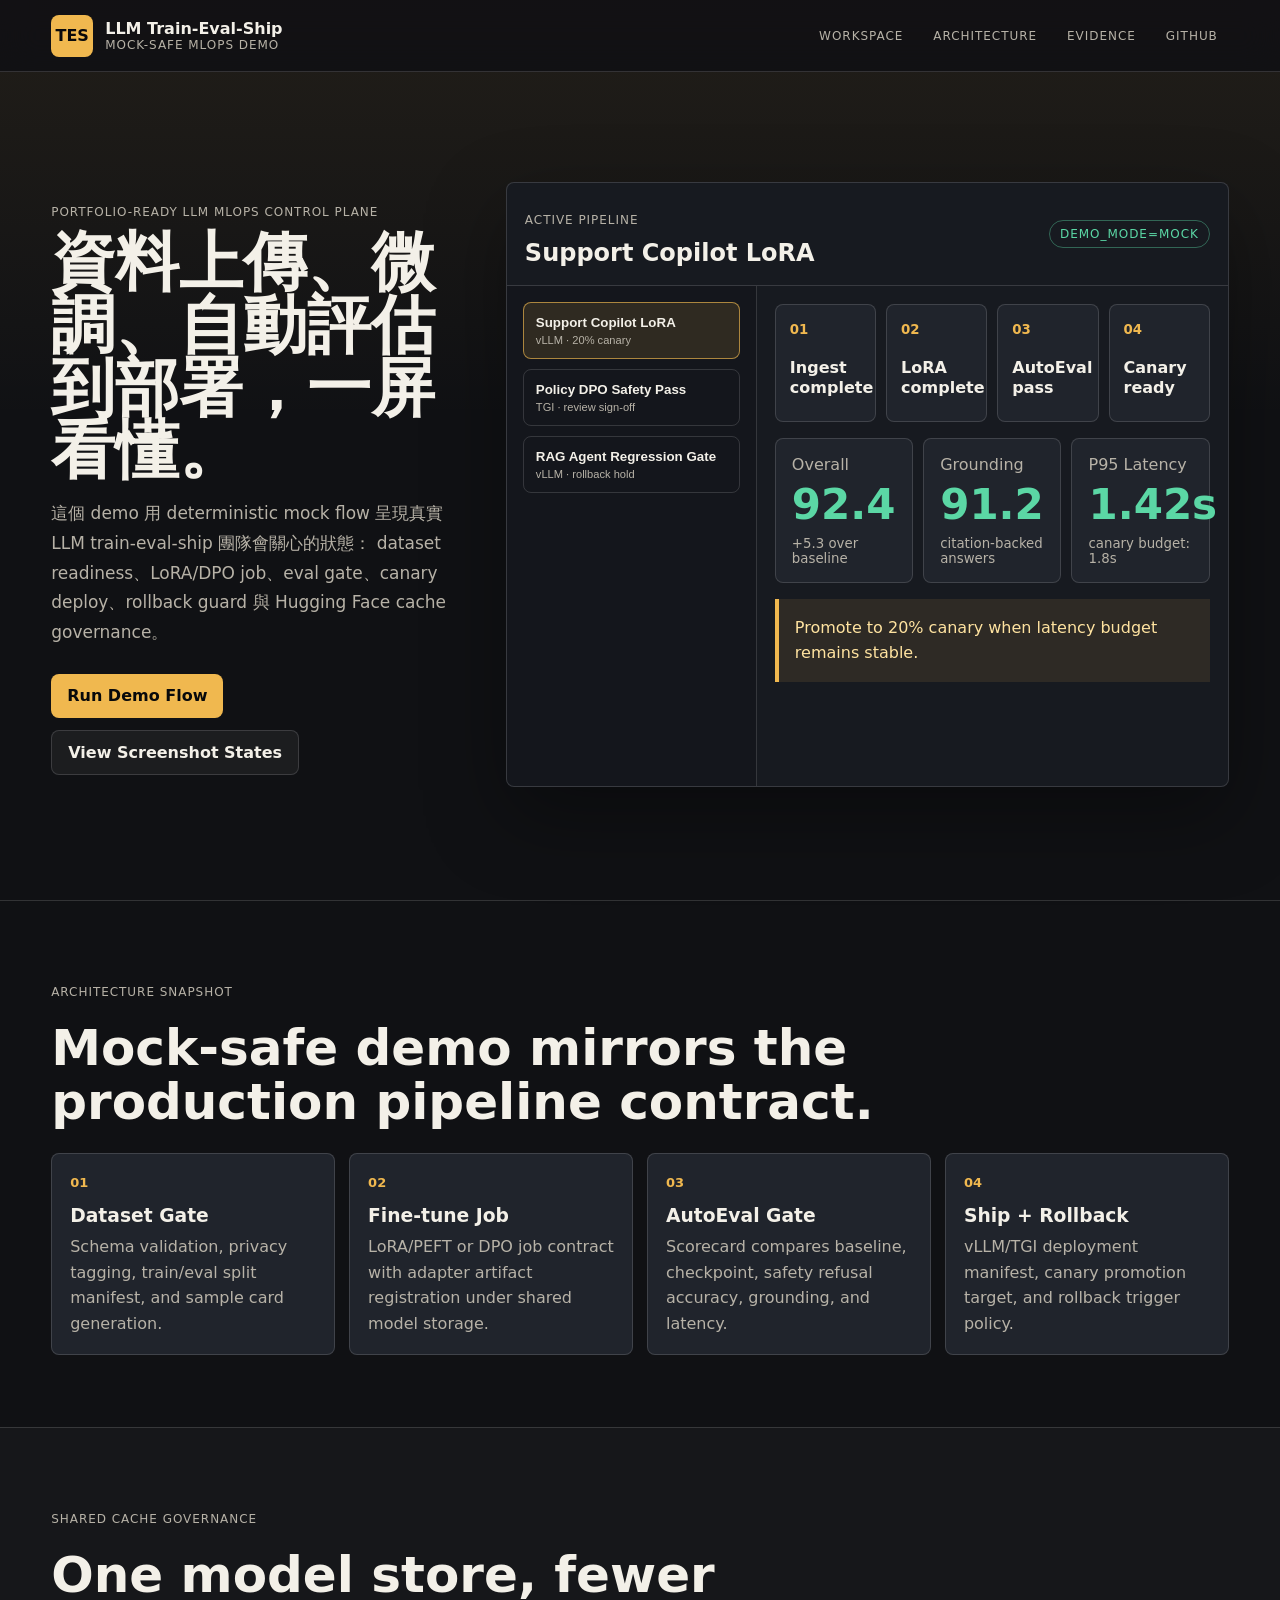
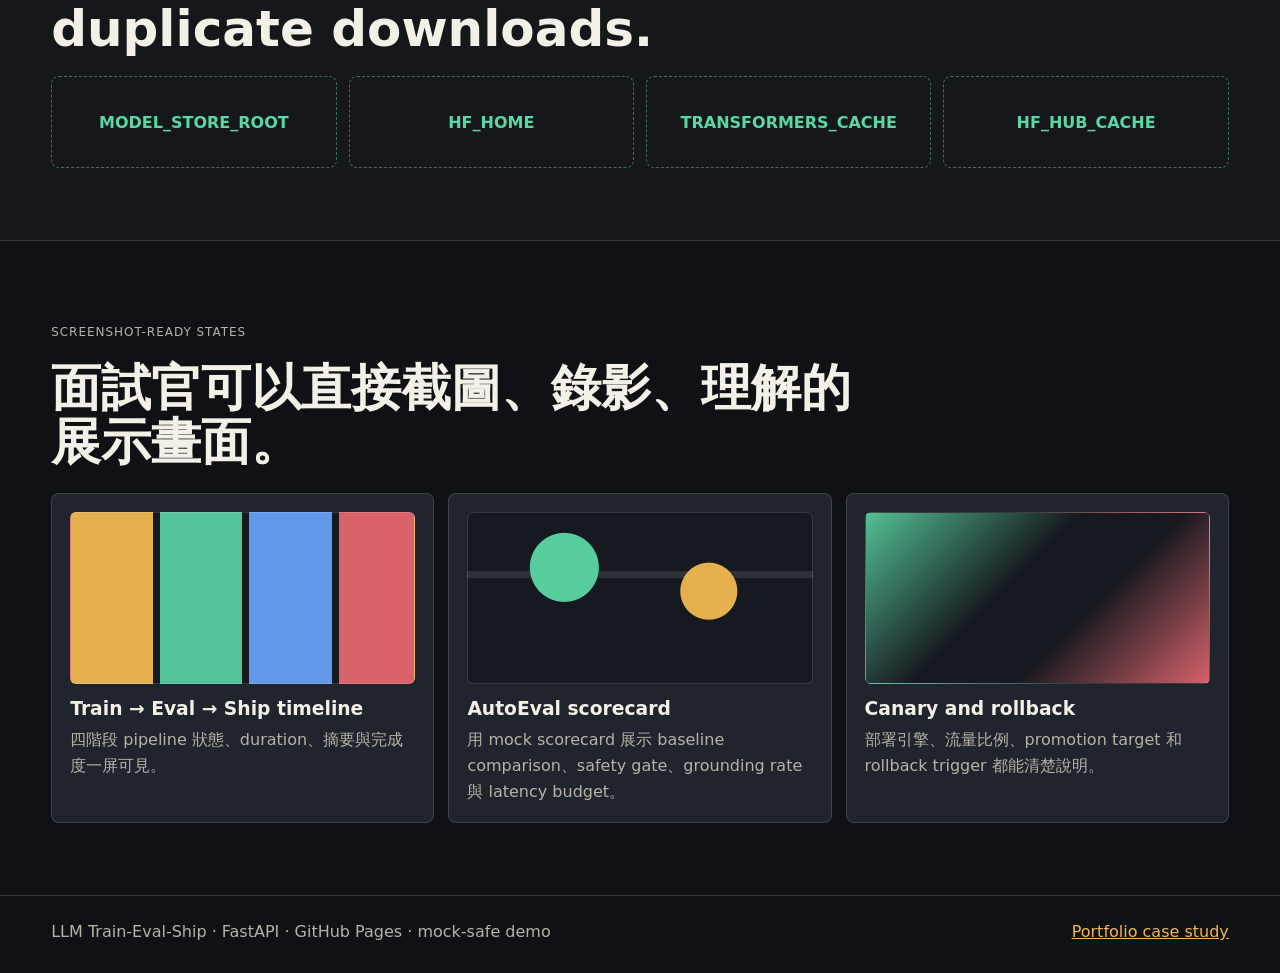
==== portfolio-web/index.html @ a18c3394 "Build portfolio-ready mock demo" ====
<!doctype html>
<html lang="zh-Hant">
  <head>
    <meta charset="UTF-8" />
    <meta name="viewport" content="width=device-width, initial-scale=1.0" />
    <title>LLM Train-Eval-Ship | Portfolio Demo</title>
    <meta
      name="description"
      content="Mock-safe LLM MLOps demo: dataset ingest, fine-tune, auto-eval, canary deploy, rollback, and shared model cache governance."
    />
    <link rel="stylesheet" href="./styles.css" />
  </head>
  <body>
    <header class="topbar">
      <a class="brand" href="#workspace" aria-label="LLM Train-Eval-Ship demo home">
        <span class="brand-mark">TES</span>
        <span>
          <strong>LLM Train-Eval-Ship</strong>
          <small>Mock-safe MLOps demo</small>
        </span>
      </a>
      <nav class="nav" aria-label="Demo sections">
        <a href="#workspace">Workspace</a>
        <a href="#architecture">Architecture</a>
        <a href="#evidence">Evidence</a>
        <a href="https://github.com/Justin21523/LLM-train-eval-ship">GitHub</a>
      </nav>
    </header>

    <main id="workspace">
      <section class="hero-shell">
        <div class="hero-copy">
          <p class="eyebrow">Portfolio-ready LLM MLOps Control Plane</p>
          <h1>資料上傳、微調、自動評估到部署，一屏看懂。</h1>
          <p>
            這個 demo 用 deterministic mock flow 呈現真實 LLM train-eval-ship 團隊會關心的狀態：
            dataset readiness、LoRA/DPO job、eval gate、canary deploy、rollback guard 與 Hugging Face cache governance。
          </p>
          <div class="hero-actions">
            <button class="primary-action" id="runDemo" type="button">Run Demo Flow</button>
            <a class="secondary-action" href="#evidence">View Screenshot States</a>
          </div>
        </div>

        <section class="control-plane" aria-label="Interactive product workspace">
          <div class="workspace-header">
            <div>
              <p class="panel-kicker">Active Pipeline</p>
              <h2 id="scenarioTitle">Support Copilot LoRA</h2>
            </div>
            <span class="mode-pill">DEMO_MODE=mock</span>
          </div>

          <div class="workspace-grid">
            <aside class="scenario-list" aria-label="Demo scenarios">
              <button class="scenario active" data-scenario="support">
                <span>Support Copilot LoRA</span>
                <small>vLLM · 20% canary</small>
              </button>
              <button class="scenario" data-scenario="safety">
                <span>Policy DPO Safety Pass</span>
                <small>TGI · review sign-off</small>
              </button>
              <button class="scenario" data-scenario="rag">
                <span>RAG Agent Regression Gate</span>
                <small>vLLM · rollback hold</small>
              </button>
            </aside>

            <div class="pipeline-board">
              <div class="stage-row" id="stageRow" aria-label="Pipeline stages"></div>
              <div class="metric-grid" aria-label="Evaluation scorecard">
                <article class="metric-tile">
                  <span>Overall</span>
                  <strong id="overallScore">92.4</strong>
                  <small>+5.3 over baseline</small>
                </article>
                <article class="metric-tile">
                  <span>Grounding</span>
                  <strong id="groundingScore">91.2</strong>
                  <small>citation-backed answers</small>
                </article>
                <article class="metric-tile">
                  <span>P95 Latency</span>
                  <strong id="latencyScore">1.42s</strong>
                  <small>canary budget: 1.8s</small>
                </article>
              </div>
              <div class="decision-strip" id="decisionStrip">
                Promote to 20% canary when latency budget remains stable.
              </div>
            </div>
          </div>
        </section>
      </section>

      <section class="section-band" id="architecture">
        <div class="section-title">
          <p class="eyebrow">Architecture Snapshot</p>
          <h2>Mock-safe demo mirrors the production pipeline contract.</h2>
        </div>
        <div class="architecture-grid">
          <article class="arch-unit">
            <span>01</span>
            <h3>Dataset Gate</h3>
            <p>Schema validation, privacy tagging, train/eval split manifest, and sample card generation.</p>
          </article>
          <article class="arch-unit">
            <span>02</span>
            <h3>Fine-tune Job</h3>
            <p>LoRA/PEFT or DPO job contract with adapter artifact registration under shared model storage.</p>
          </article>
          <article class="arch-unit">
            <span>03</span>
            <h3>AutoEval Gate</h3>
            <p>Scorecard compares baseline, checkpoint, safety refusal accuracy, grounding, and latency.</p>
          </article>
          <article class="arch-unit">
            <span>04</span>
            <h3>Ship + Rollback</h3>
            <p>vLLM/TGI deployment manifest, canary promotion target, and rollback trigger policy.</p>
          </article>
        </div>
      </section>

      <section class="section-band cache-band">
        <div class="section-title compact">
          <p class="eyebrow">Shared Cache Governance</p>
          <h2>One model store, fewer duplicate downloads.</h2>
        </div>
        <div class="cache-map">
          <span>MODEL_STORE_ROOT</span>
          <span>HF_HOME</span>
          <span>TRANSFORMERS_CACHE</span>
          <span>HF_HUB_CACHE</span>
        </div>
      </section>

      <section class="section-band" id="evidence">
        <div class="section-title">
          <p class="eyebrow">Screenshot-ready States</p>
          <h2>面試官可以直接截圖、錄影、理解的展示畫面。</h2>
        </div>
        <div class="evidence-grid">
          <article class="evidence-shot">
            <div class="shot-visual train"></div>
            <h3>Train → Eval → Ship timeline</h3>
            <p>四階段 pipeline 狀態、duration、摘要與完成度一屏可見。</p>
          </article>
          <article class="evidence-shot">
            <div class="shot-visual eval"></div>
            <h3>AutoEval scorecard</h3>
            <p>用 mock scorecard 展示 baseline comparison、safety gate、grounding rate 與 latency budget。</p>
          </article>
          <article class="evidence-shot">
            <div class="shot-visual deploy"></div>
            <h3>Canary and rollback</h3>
            <p>部署引擎、流量比例、promotion target 和 rollback trigger 都能清楚說明。</p>
          </article>
        </div>
      </section>
    </main>

    <footer class="footer">
      <span>LLM Train-Eval-Ship · FastAPI · GitHub Pages · mock-safe demo</span>
      <a href="https://justin21523.github.io/zh-TW/projects/llm-train-eval-ship/">Portfolio case study</a>
    </footer>

    <script>
      const scenarios = {
        support: {
          title: "Support Copilot LoRA",
          scores: ["92.4", "91.2", "1.42s"],
          decision: "Promote to 20% canary when latency budget remains stable.",
          stages: ["Ingest complete", "LoRA complete", "AutoEval pass", "Canary ready"],
        },
        safety: {
          title: "Policy DPO Safety Pass",
          scores: ["95.1", "93.8", "1.36s"],
          decision: "Ship after reviewer sign-off because safety refusal accuracy is above threshold.",
          stages: ["Pairs checked", "DPO complete", "Safety pass", "TGI ready"],
        },
        rag: {
          title: "RAG Agent Regression Gate",
          scores: ["84.7", "79.9", "1.91s"],
          decision: "Hold release and rollback to previous adapter because grounding and latency regressed.",
          stages: ["Corpus ready", "Adapter complete", "Regression found", "Rollback hold"],
        },
      };

      const stageRow = document.querySelector("#stageRow");
      const title = document.querySelector("#scenarioTitle");
      const overall = document.querySelector("#overallScore");
      const grounding = document.querySelector("#groundingScore");
      const latency = document.querySelector("#latencyScore");
      const decision = document.querySelector("#decisionStrip");

      function renderScenario(key) {
        const scenario = scenarios[key];
        title.textContent = scenario.title;
        overall.textContent = scenario.scores[0];
        grounding.textContent = scenario.scores[1];
        latency.textContent = scenario.scores[2];
        decision.textContent = scenario.decision;
        stageRow.innerHTML = scenario.stages
          .map((stage, index) => `<article class="stage-card"><small>0${index + 1}</small><strong>${stage}</strong></article>`)
          .join("");
      }

      document.querySelectorAll(".scenario").forEach((button) => {
        button.addEventListener("click", () => {
          document.querySelectorAll(".scenario").forEach((item) => item.classList.remove("active"));
          button.classList.add("active");
          renderScenario(button.dataset.scenario);
        });
      });

      document.querySelector("#runDemo").addEventListener("click", () => {
        const keys = Object.keys(scenarios);
        let index = 0;
        const timer = setInterval(() => {
          const key = keys[index % keys.length];
          document.querySelectorAll(".scenario").forEach((item) => {
            item.classList.toggle("active", item.dataset.scenario === key);
          });
          renderScenario(key);
          index += 1;
          if (index === 6) clearInterval(timer);
        }, 900);
      });

      renderScenario("support");
    </script>
  </body>
</html>
---- portfolio-web/styles.css ----
:root {
  color-scheme: dark;
  --bg: #101114;
  --surface: #171a20;
  --surface-2: #20242c;
  --line: rgba(255, 255, 255, 0.14);
  --text: #f3f0e8;
  --muted: #b7b2a7;
  --gold: #f0b84f;
  --mint: #5bd7a5;
  --red: #ef6b73;
  --blue: #6aa7ff;
  --ink: #08090b;
}

* {
  box-sizing: border-box;
}

html {
  scroll-behavior: smooth;
}

body {
  margin: 0;
  background:
    linear-gradient(180deg, rgba(240, 184, 79, 0.08), transparent 420px),
    var(--bg);
  color: var(--text);
  font-family:
    Inter, ui-sans-serif, system-ui, -apple-system, BlinkMacSystemFont, "Segoe UI",
    "Noto Sans TC", sans-serif;
}

a {
  color: inherit;
}

.topbar {
  position: sticky;
  top: 0;
  z-index: 10;
  display: flex;
  min-height: 72px;
  align-items: center;
  justify-content: space-between;
  gap: 20px;
  border-bottom: 1px solid var(--line);
  background: rgba(16, 17, 20, 0.88);
  padding: 12px clamp(18px, 4vw, 56px);
  backdrop-filter: blur(18px);
}

.brand {
  display: flex;
  align-items: center;
  gap: 12px;
  text-decoration: none;
}

.brand-mark {
  display: grid;
  width: 42px;
  height: 42px;
  place-items: center;
  border-radius: 8px;
  background: var(--gold);
  color: var(--ink);
  font-weight: 900;
}

.brand strong,
.brand small {
  display: block;
}

.brand small,
.nav a,
.eyebrow,
.panel-kicker,
.mode-pill {
  color: var(--muted);
  font-size: 12px;
  letter-spacing: 0.08em;
  text-transform: uppercase;
}

.nav {
  display: flex;
  flex-wrap: wrap;
  gap: 8px;
}

.nav a {
  border: 1px solid transparent;
  border-radius: 8px;
  padding: 9px 10px;
  text-decoration: none;
}

.nav a:hover {
  border-color: var(--line);
  background: rgba(255, 255, 255, 0.06);
  color: var(--text);
}

main {
  width: 100%;
}

.hero-shell,
.section-band,
.footer {
  width: min(1440px, 100%);
  margin: 0 auto;
  padding-right: clamp(18px, 4vw, 56px);
  padding-left: clamp(18px, 4vw, 56px);
}

.hero-shell {
  display: grid;
  min-height: calc(100vh - 72px);
  grid-template-columns: minmax(320px, 0.72fr) minmax(520px, 1.28fr);
  gap: clamp(24px, 4vw, 48px);
  align-items: center;
  padding-top: 32px;
  padding-bottom: 36px;
}

.hero-copy h1,
.section-title h2 {
  margin: 0;
  letter-spacing: 0;
}

.hero-copy h1 {
  max-width: 760px;
  font-size: clamp(38px, 5vw, 76px);
  line-height: 0.98;
}

.hero-copy p:not(.eyebrow) {
  max-width: 640px;
  color: var(--muted);
  font-size: 17px;
  line-height: 1.75;
}

.hero-actions {
  display: flex;
  flex-wrap: wrap;
  gap: 12px;
  margin-top: 26px;
}

.primary-action,
.secondary-action {
  min-height: 44px;
  border-radius: 8px;
  padding: 12px 16px;
  font: inherit;
  font-weight: 750;
  text-decoration: none;
}

.primary-action {
  border: 0;
  background: var(--gold);
  color: var(--ink);
  cursor: pointer;
}

.secondary-action {
  border: 1px solid var(--line);
  background: rgba(255, 255, 255, 0.05);
}

.control-plane {
  border: 1px solid var(--line);
  border-radius: 8px;
  background: var(--surface);
  box-shadow: 0 30px 80px rgba(0, 0, 0, 0.35);
  overflow: hidden;
}

.workspace-header {
  display: flex;
  align-items: center;
  justify-content: space-between;
  gap: 16px;
  border-bottom: 1px solid var(--line);
  padding: 18px;
}

.workspace-header h2 {
  margin: 4px 0 0;
  font-size: 24px;
}

.mode-pill {
  border: 1px solid rgba(91, 215, 165, 0.4);
  border-radius: 999px;
  color: var(--mint);
  padding: 6px 10px;
}

.workspace-grid {
  display: grid;
  grid-template-columns: 250px minmax(0, 1fr);
  min-height: 500px;
}

.scenario-list {
  display: grid;
  align-content: start;
  gap: 10px;
  border-right: 1px solid var(--line);
  background: rgba(0, 0, 0, 0.14);
  padding: 16px;
}

.scenario {
  display: grid;
  gap: 4px;
  border: 1px solid var(--line);
  border-radius: 8px;
  background: transparent;
  color: var(--text);
  padding: 12px;
  text-align: left;
  cursor: pointer;
}

.scenario span {
  font-weight: 750;
}

.scenario small {
  color: var(--muted);
}

.scenario.active {
  border-color: rgba(240, 184, 79, 0.65);
  background: rgba(240, 184, 79, 0.12);
}

.pipeline-board {
  display: grid;
  gap: 16px;
  align-content: start;
  padding: 18px;
}

.stage-row {
  display: grid;
  grid-template-columns: repeat(4, minmax(0, 1fr));
  gap: 10px;
}

.stage-card,
.metric-tile,
.arch-unit,
.evidence-shot {
  border: 1px solid var(--line);
  border-radius: 8px;
  background: var(--surface-2);
}

.stage-card {
  min-height: 118px;
  padding: 14px;
}

.stage-card small {
  color: var(--gold);
  font-weight: 800;
}

.stage-card strong {
  display: block;
  margin-top: 20px;
  line-height: 1.3;
}

.metric-grid {
  display: grid;
  grid-template-columns: repeat(3, minmax(0, 1fr));
  gap: 10px;
}

.metric-tile {
  min-height: 138px;
  padding: 16px;
}

.metric-tile span,
.metric-tile small {
  display: block;
  color: var(--muted);
}

.metric-tile strong {
  display: block;
  margin: 10px 0;
  color: var(--mint);
  font-size: 42px;
  line-height: 1;
}

.decision-strip {
  border-left: 4px solid var(--gold);
  background: rgba(240, 184, 79, 0.1);
  padding: 16px;
  color: #ffe3a0;
  line-height: 1.6;
}

.section-band {
  padding-top: 72px;
  padding-bottom: 72px;
  border-top: 1px solid var(--line);
}

.section-title {
  display: grid;
  max-width: 840px;
  gap: 10px;
  margin-bottom: 24px;
}

.section-title h2 {
  font-size: clamp(30px, 4vw, 50px);
  line-height: 1.08;
}

.section-title.compact {
  margin-bottom: 20px;
}

.architecture-grid,
.evidence-grid {
  display: grid;
  grid-template-columns: repeat(4, minmax(0, 1fr));
  gap: 14px;
}

.arch-unit,
.evidence-shot {
  padding: 18px;
}

.arch-unit span {
  color: var(--gold);
  font-size: 13px;
  font-weight: 900;
}

.arch-unit h3,
.evidence-shot h3 {
  margin: 14px 0 8px;
}

.arch-unit p,
.evidence-shot p {
  margin: 0;
  color: var(--muted);
  line-height: 1.6;
}

.cache-band {
  background: rgba(255, 255, 255, 0.025);
}

.cache-map {
  display: grid;
  grid-template-columns: repeat(4, minmax(0, 1fr));
  gap: 12px;
}

.cache-map span {
  min-height: 92px;
  display: grid;
  place-items: center;
  border: 1px dashed rgba(91, 215, 165, 0.48);
  border-radius: 8px;
  color: var(--mint);
  font-weight: 800;
  text-align: center;
}

.evidence-grid {
  grid-template-columns: repeat(3, minmax(0, 1fr));
}

.shot-visual {
  min-height: 172px;
  border-radius: 6px;
  border: 1px solid var(--line);
}

.shot-visual.train {
  background:
    linear-gradient(90deg, rgba(240, 184, 79, 0.95) 0 24%, transparent 24% 26%, rgba(91, 215, 165, 0.9) 26% 50%, transparent 50% 52%, rgba(106, 167, 255, 0.9) 52% 76%, transparent 76% 78%, rgba(239, 107, 115, 0.9) 78%),
    #16191f;
}

.shot-visual.eval {
  background:
    radial-gradient(circle at 28% 32%, rgba(91, 215, 165, 0.95) 0 34px, transparent 35px),
    radial-gradient(circle at 70% 46%, rgba(240, 184, 79, 0.95) 0 28px, transparent 29px),
    linear-gradient(180deg, transparent 0 34%, rgba(255, 255, 255, 0.1) 34% 38%, transparent 38% 100%),
    #16191f;
}

.shot-visual.deploy {
  background:
    linear-gradient(135deg, rgba(91, 215, 165, 0.88), transparent 42%),
    linear-gradient(315deg, rgba(239, 107, 115, 0.88), transparent 38%),
    #16191f;
}

.footer {
  display: flex;
  justify-content: space-between;
  gap: 16px;
  border-top: 1px solid var(--line);
  color: var(--muted);
  padding-top: 26px;
  padding-bottom: 32px;
}

.footer a {
  color: var(--gold);
}

@media (max-width: 1060px) {
  .hero-shell {
    grid-template-columns: 1fr;
  }

  .control-plane {
    min-width: 0;
  }
}

@media (max-width: 760px) {
  .topbar,
  .footer {
    align-items: flex-start;
    flex-direction: column;
  }

  .nav {
    width: 100%;
  }

  .workspace-grid,
  .stage-row,
  .metric-grid,
  .architecture-grid,
  .cache-map,
  .evidence-grid {
    grid-template-columns: 1fr;
  }

  .scenario-list {
    border-right: 0;
    border-bottom: 1px solid var(--line);
  }

  .workspace-header {
    align-items: flex-start;
    flex-direction: column;
  }
}
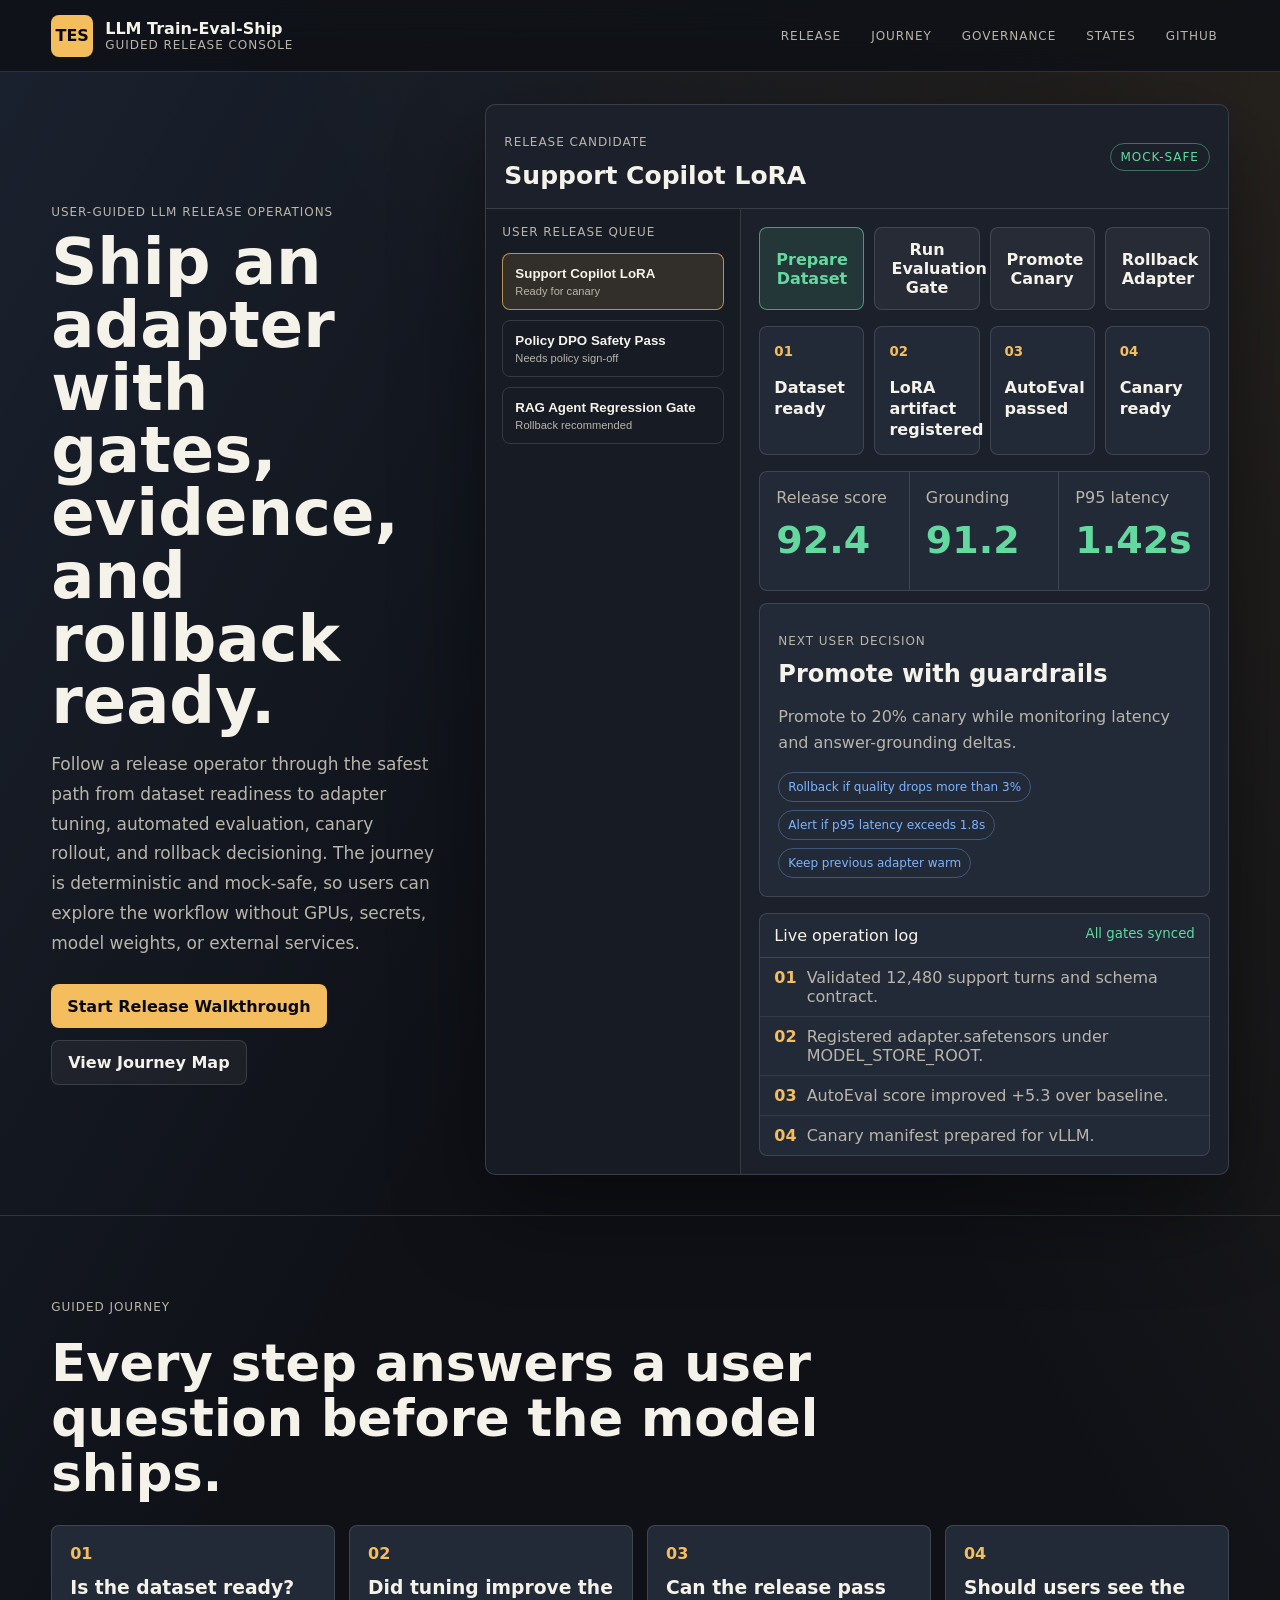
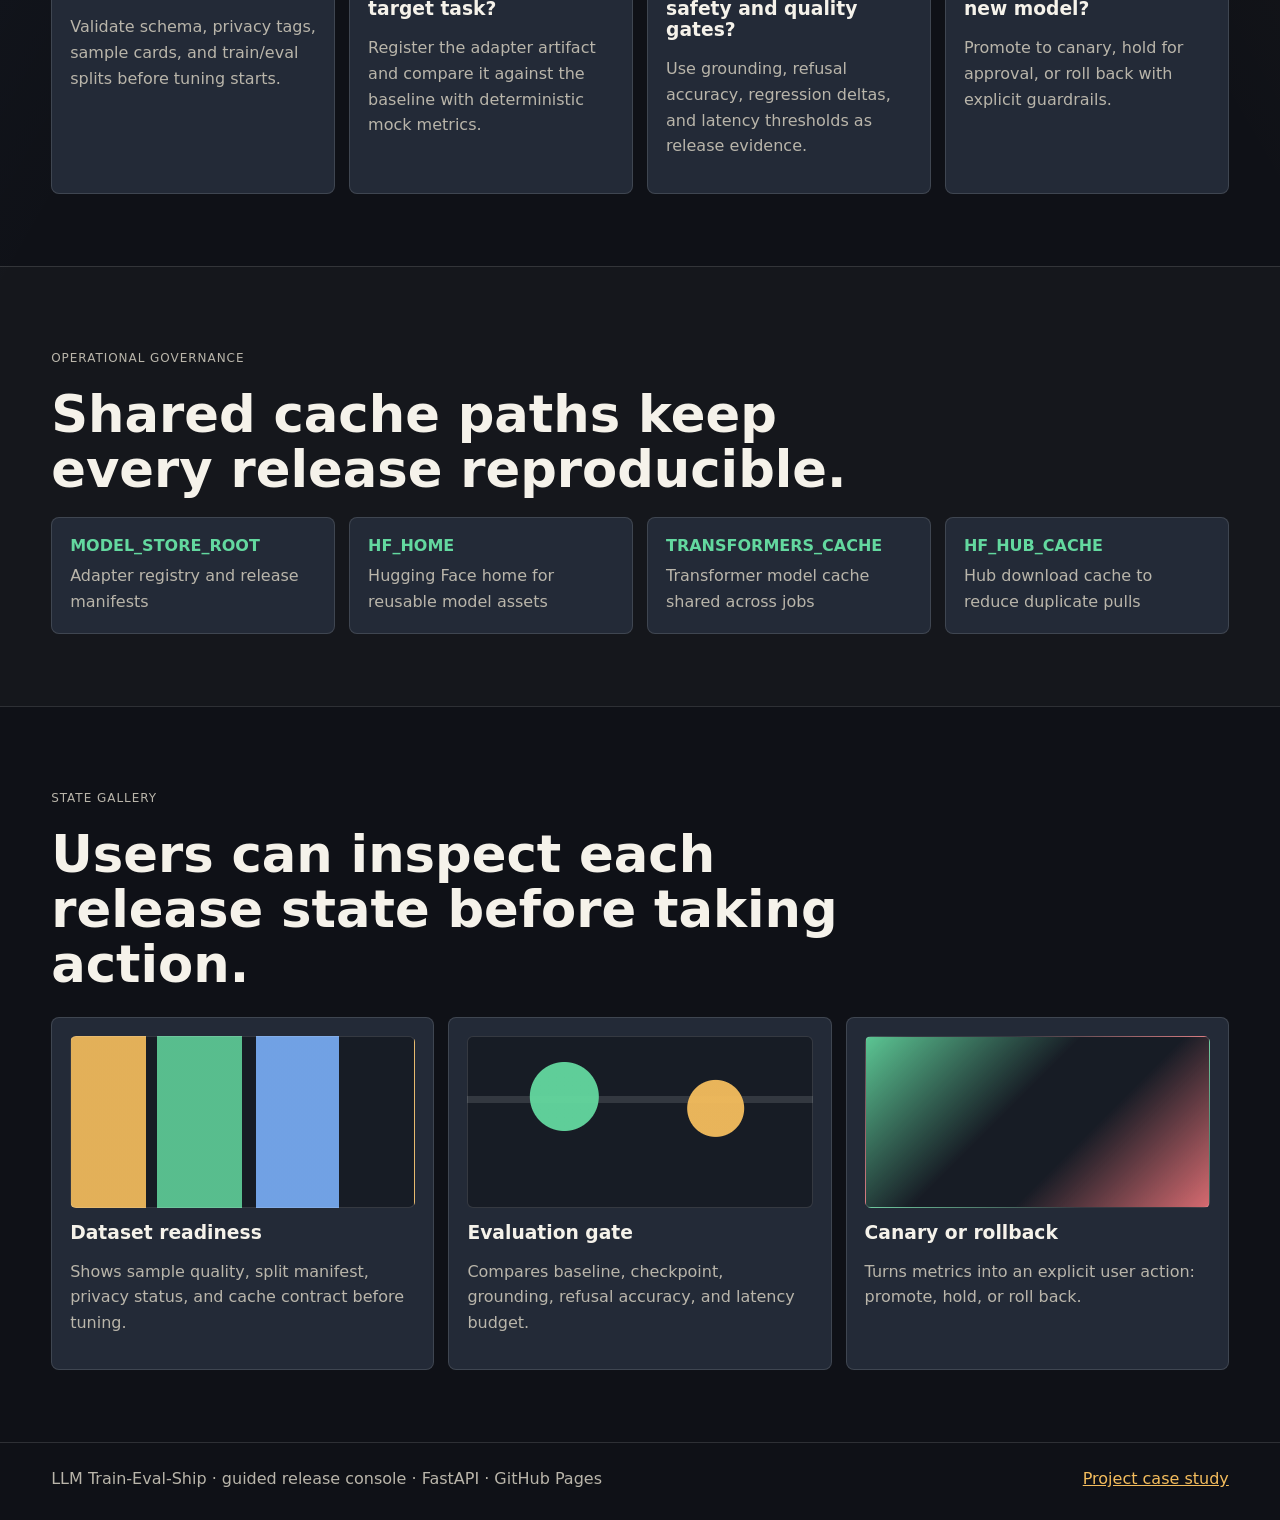
==== commit c9b56ea9: "Refresh guided release demo" ====
--- a/portfolio-web/index.html
+++ b/portfolio-web/index.html
@@ -1,169 +1,203 @@
 <!doctype html>
-<html lang="zh-Hant">
+<html lang="en">
   <head>
     <meta charset="UTF-8" />
     <meta name="viewport" content="width=device-width, initial-scale=1.0" />
-    <title>LLM Train-Eval-Ship | Portfolio Demo</title>
+    <title>LLM Train-Eval-Ship | Guided Release Console</title>
     <meta
       name="description"
-      content="Mock-safe LLM MLOps demo: dataset ingest, fine-tune, auto-eval, canary deploy, rollback, and shared model cache governance."
+      content="A mock-safe guided LLM release console for dataset readiness, adapter tuning, evaluation gates, canary deployment, and rollback decisions."
     />
     <link rel="stylesheet" href="./styles.css" />
   </head>
   <body>
     <header class="topbar">
-      <a class="brand" href="#workspace" aria-label="LLM Train-Eval-Ship demo home">
+      <a class="brand" href="#workspace" aria-label="LLM Train-Eval-Ship guided release console">
         <span class="brand-mark">TES</span>
         <span>
           <strong>LLM Train-Eval-Ship</strong>
-          <small>Mock-safe MLOps demo</small>
+          <small>Guided release console</small>
         </span>
       </a>
-      <nav class="nav" aria-label="Demo sections">
-        <a href="#workspace">Workspace</a>
-        <a href="#architecture">Architecture</a>
-        <a href="#evidence">Evidence</a>
+      <nav class="nav" aria-label="Product sections">
+        <a href="#workspace">Release</a>
+        <a href="#journey">Journey</a>
+        <a href="#governance">Governance</a>
+        <a href="#evidence">States</a>
         <a href="https://github.com/Justin21523/LLM-train-eval-ship">GitHub</a>
       </nav>
     </header>
 
     <main id="workspace">
-      <section class="hero-shell">
-        <div class="hero-copy">
-          <p class="eyebrow">Portfolio-ready LLM MLOps Control Plane</p>
-          <h1>資料上傳、微調、自動評估到部署，一屏看懂。</h1>
+      <section class="product-shell">
+        <div class="journey-copy">
+          <p class="eyebrow">User-guided LLM release operations</p>
+          <h1>Ship an adapter with gates, evidence, and rollback ready.</h1>
           <p>
-            這個 demo 用 deterministic mock flow 呈現真實 LLM train-eval-ship 團隊會關心的狀態：
-            dataset readiness、LoRA/DPO job、eval gate、canary deploy、rollback guard 與 Hugging Face cache governance。
+            Follow a release operator through the safest path from dataset readiness to adapter tuning,
+            automated evaluation, canary rollout, and rollback decisioning. The journey is deterministic and
+            mock-safe, so users can explore the workflow without GPUs, secrets, model weights, or external services.
           </p>
           <div class="hero-actions">
-            <button class="primary-action" id="runDemo" type="button">Run Demo Flow</button>
-            <a class="secondary-action" href="#evidence">View Screenshot States</a>
+            <button class="primary-action" id="startJourney" type="button">Start Release Walkthrough</button>
+            <a class="secondary-action" href="#journey">View Journey Map</a>
           </div>
         </div>
 
-        <section class="control-plane" aria-label="Interactive product workspace">
-          <div class="workspace-header">
+        <section class="release-console" aria-label="Interactive LLM release console">
+          <div class="console-header">
             <div>
-              <p class="panel-kicker">Active Pipeline</p>
+              <p class="panel-kicker">Release candidate</p>
               <h2 id="scenarioTitle">Support Copilot LoRA</h2>
             </div>
-            <span class="mode-pill">DEMO_MODE=mock</span>
+            <span class="mode-pill">MOCK-SAFE</span>
           </div>
 
-          <div class="workspace-grid">
-            <aside class="scenario-list" aria-label="Demo scenarios">
+          <div class="console-grid">
+            <aside class="task-queue" aria-label="Release scenario queue">
+              <p class="queue-label">User release queue</p>
               <button class="scenario active" data-scenario="support">
                 <span>Support Copilot LoRA</span>
-                <small>vLLM · 20% canary</small>
+                <small>Ready for canary</small>
               </button>
               <button class="scenario" data-scenario="safety">
                 <span>Policy DPO Safety Pass</span>
-                <small>TGI · review sign-off</small>
+                <small>Needs policy sign-off</small>
               </button>
               <button class="scenario" data-scenario="rag">
                 <span>RAG Agent Regression Gate</span>
-                <small>vLLM · rollback hold</small>
+                <small>Rollback recommended</small>
               </button>
             </aside>
 
-            <div class="pipeline-board">
-              <div class="stage-row" id="stageRow" aria-label="Pipeline stages"></div>
-              <div class="metric-grid" aria-label="Evaluation scorecard">
-                <article class="metric-tile">
-                  <span>Overall</span>
-                  <strong id="overallScore">92.4</strong>
-                  <small>+5.3 over baseline</small>
+            <div class="release-lane">
+              <div class="action-bar">
+                <button class="console-action active" data-action="prepare">Prepare Dataset</button>
+                <button class="console-action" data-action="evaluate">Run Evaluation Gate</button>
+                <button class="console-action" data-action="canary">Promote Canary</button>
+                <button class="console-action" data-action="rollback">Rollback Adapter</button>
+              </div>
+
+              <div class="checkpoint-row" id="checkpointRow" aria-label="Release checkpoints"></div>
+
+              <div class="decision-layout">
+                <article class="scorecard" aria-label="Evaluation scorecard">
+                  <div>
+                    <span>Release score</span>
+                    <strong id="overallScore">92.4</strong>
+                  </div>
+                  <div>
+                    <span>Grounding</span>
+                    <strong id="groundingScore">91.2</strong>
+                  </div>
+                  <div>
+                    <span>P95 latency</span>
+                    <strong id="latencyScore">1.42s</strong>
+                  </div>
                 </article>
-                <article class="metric-tile">
-                  <span>Grounding</span>
-                  <strong id="groundingScore">91.2</strong>
-                  <small>citation-backed answers</small>
-                </article>
-                <article class="metric-tile">
-                  <span>P95 Latency</span>
-                  <strong id="latencyScore">1.42s</strong>
-                  <small>canary budget: 1.8s</small>
+
+                <article class="operator-panel">
+                  <p class="panel-kicker">Next user decision</p>
+                  <h3 id="decisionTitle">Promote with guardrails</h3>
+                  <p id="decisionText">Promote to 20% canary while monitoring latency and answer-grounding deltas.</p>
+                  <div class="guardrail-list" id="guardrailList"></div>
                 </article>
               </div>
-              <div class="decision-strip" id="decisionStrip">
-                Promote to 20% canary when latency budget remains stable.
-              </div>
+
+              <section class="event-log" aria-label="Release event log">
+                <div class="event-log-header">
+                  <span>Live operation log</span>
+                  <small id="logState">All gates synced</small>
+                </div>
+                <div id="eventLog"></div>
+              </section>
             </div>
           </div>
         </section>
       </section>
 
-      <section class="section-band" id="architecture">
+      <section class="section-band" id="journey">
         <div class="section-title">
-          <p class="eyebrow">Architecture Snapshot</p>
-          <h2>Mock-safe demo mirrors the production pipeline contract.</h2>
-        </div>
-        <div class="architecture-grid">
-          <article class="arch-unit">
+          <p class="eyebrow">Guided Journey</p>
+          <h2>Every step answers a user question before the model ships.</h2>
+        </div>
+        <div class="journey-map">
+          <article class="journey-step">
             <span>01</span>
-            <h3>Dataset Gate</h3>
-            <p>Schema validation, privacy tagging, train/eval split manifest, and sample card generation.</p>
-          </article>
-          <article class="arch-unit">
+            <h3>Is the dataset ready?</h3>
+            <p>Validate schema, privacy tags, sample cards, and train/eval splits before tuning starts.</p>
+          </article>
+          <article class="journey-step">
             <span>02</span>
-            <h3>Fine-tune Job</h3>
-            <p>LoRA/PEFT or DPO job contract with adapter artifact registration under shared model storage.</p>
-          </article>
-          <article class="arch-unit">
+            <h3>Did tuning improve the target task?</h3>
+            <p>Register the adapter artifact and compare it against the baseline with deterministic mock metrics.</p>
+          </article>
+          <article class="journey-step">
             <span>03</span>
-            <h3>AutoEval Gate</h3>
-            <p>Scorecard compares baseline, checkpoint, safety refusal accuracy, grounding, and latency.</p>
-          </article>
-          <article class="arch-unit">
+            <h3>Can the release pass safety and quality gates?</h3>
+            <p>Use grounding, refusal accuracy, regression deltas, and latency thresholds as release evidence.</p>
+          </article>
+          <article class="journey-step">
             <span>04</span>
-            <h3>Ship + Rollback</h3>
-            <p>vLLM/TGI deployment manifest, canary promotion target, and rollback trigger policy.</p>
+            <h3>Should users see the new model?</h3>
+            <p>Promote to canary, hold for approval, or roll back with explicit guardrails.</p>
           </article>
         </div>
       </section>
 
-      <section class="section-band cache-band">
+      <section class="section-band governance-band" id="governance">
         <div class="section-title compact">
-          <p class="eyebrow">Shared Cache Governance</p>
-          <h2>One model store, fewer duplicate downloads.</h2>
-        </div>
-        <div class="cache-map">
-          <span>MODEL_STORE_ROOT</span>
-          <span>HF_HOME</span>
-          <span>TRANSFORMERS_CACHE</span>
-          <span>HF_HUB_CACHE</span>
+          <p class="eyebrow">Operational Governance</p>
+          <h2>Shared cache paths keep every release reproducible.</h2>
+        </div>
+        <div class="governance-grid">
+          <article>
+            <strong>MODEL_STORE_ROOT</strong>
+            <span>Adapter registry and release manifests</span>
+          </article>
+          <article>
+            <strong>HF_HOME</strong>
+            <span>Hugging Face home for reusable model assets</span>
+          </article>
+          <article>
+            <strong>TRANSFORMERS_CACHE</strong>
+            <span>Transformer model cache shared across jobs</span>
+          </article>
+          <article>
+            <strong>HF_HUB_CACHE</strong>
+            <span>Hub download cache to reduce duplicate pulls</span>
+          </article>
         </div>
       </section>
 
       <section class="section-band" id="evidence">
         <div class="section-title">
-          <p class="eyebrow">Screenshot-ready States</p>
-          <h2>面試官可以直接截圖、錄影、理解的展示畫面。</h2>
-        </div>
-        <div class="evidence-grid">
-          <article class="evidence-shot">
-            <div class="shot-visual train"></div>
-            <h3>Train → Eval → Ship timeline</h3>
-            <p>四階段 pipeline 狀態、duration、摘要與完成度一屏可見。</p>
-          </article>
-          <article class="evidence-shot">
-            <div class="shot-visual eval"></div>
-            <h3>AutoEval scorecard</h3>
-            <p>用 mock scorecard 展示 baseline comparison、safety gate、grounding rate 與 latency budget。</p>
-          </article>
-          <article class="evidence-shot">
-            <div class="shot-visual deploy"></div>
-            <h3>Canary and rollback</h3>
-            <p>部署引擎、流量比例、promotion target 和 rollback trigger 都能清楚說明。</p>
+          <p class="eyebrow">State Gallery</p>
+          <h2>Users can inspect each release state before taking action.</h2>
+        </div>
+        <div class="state-grid">
+          <article class="state-card">
+            <div class="state-visual prepare"></div>
+            <h3>Dataset readiness</h3>
+            <p>Shows sample quality, split manifest, privacy status, and cache contract before tuning.</p>
+          </article>
+          <article class="state-card">
+            <div class="state-visual evaluate"></div>
+            <h3>Evaluation gate</h3>
+            <p>Compares baseline, checkpoint, grounding, refusal accuracy, and latency budget.</p>
+          </article>
+          <article class="state-card">
+            <div class="state-visual release"></div>
+            <h3>Canary or rollback</h3>
+            <p>Turns metrics into an explicit user action: promote, hold, or roll back.</p>
           </article>
         </div>
       </section>
     </main>
 
     <footer class="footer">
-      <span>LLM Train-Eval-Ship · FastAPI · GitHub Pages · mock-safe demo</span>
-      <a href="https://justin21523.github.io/zh-TW/projects/llm-train-eval-ship/">Portfolio case study</a>
+      <span>LLM Train-Eval-Ship · guided release console · FastAPI · GitHub Pages</span>
+      <a href="https://justin21523.github.io/zh-TW/projects/llm-train-eval-ship/">Project case study</a>
     </footer>
 
     <script>
@@ -171,29 +205,60 @@
         support: {
           title: "Support Copilot LoRA",
           scores: ["92.4", "91.2", "1.42s"],
-          decision: "Promote to 20% canary when latency budget remains stable.",
-          stages: ["Ingest complete", "LoRA complete", "AutoEval pass", "Canary ready"],
+          decisionTitle: "Promote with guardrails",
+          decisionText: "Promote to 20% canary while monitoring latency and answer-grounding deltas.",
+          guardrails: ["Rollback if quality drops more than 3%", "Alert if p95 latency exceeds 1.8s", "Keep previous adapter warm"],
+          checkpoints: ["Dataset ready", "LoRA artifact registered", "AutoEval passed", "Canary ready"],
+          log: [
+            "Validated 12,480 support turns and schema contract.",
+            "Registered adapter.safetensors under MODEL_STORE_ROOT.",
+            "AutoEval score improved +5.3 over baseline.",
+            "Canary manifest prepared for vLLM.",
+          ],
+          state: "All gates synced",
         },
         safety: {
           title: "Policy DPO Safety Pass",
           scores: ["95.1", "93.8", "1.36s"],
-          decision: "Ship after reviewer sign-off because safety refusal accuracy is above threshold.",
-          stages: ["Pairs checked", "DPO complete", "Safety pass", "TGI ready"],
+          decisionTitle: "Hold for policy approval",
+          decisionText: "Safety metrics pass, but release requires a policy approval checkpoint before traffic shift.",
+          guardrails: ["Require policy owner approval", "Keep DPO preference report attached", "Run jailbreak probe sample again"],
+          checkpoints: ["Preference pairs checked", "DPO artifact registered", "Safety gate passed", "Approval pending"],
+          log: [
+            "Loaded 4,200 preference pairs.",
+            "Safety refusal accuracy is above threshold.",
+            "Jailbreak probe sample passed.",
+            "Release is waiting for user approval.",
+          ],
+          state: "Approval pending",
         },
         rag: {
           title: "RAG Agent Regression Gate",
           scores: ["84.7", "79.9", "1.91s"],
-          decision: "Hold release and rollback to previous adapter because grounding and latency regressed.",
-          stages: ["Corpus ready", "Adapter complete", "Regression found", "Rollback hold"],
+          decisionTitle: "Rollback recommended",
+          decisionText: "Grounding and latency regressed; keep users on the previous adapter until investigation completes.",
+          guardrails: ["Rollback to previous adapter", "Open grounding regression incident", "Block canary promotion"],
+          checkpoints: ["Corpus ready", "Adapter registered", "Regression detected", "Rollback hold"],
+          log: [
+            "Grounded answer rate dropped below release threshold.",
+            "p95 latency exceeded the canary budget.",
+            "Rollback plan attached to deployment manifest.",
+            "Canary promotion blocked.",
+          ],
+          state: "Release blocked",
         },
       };
 
-      const stageRow = document.querySelector("#stageRow");
+      const checkpointRow = document.querySelector("#checkpointRow");
       const title = document.querySelector("#scenarioTitle");
       const overall = document.querySelector("#overallScore");
       const grounding = document.querySelector("#groundingScore");
       const latency = document.querySelector("#latencyScore");
-      const decision = document.querySelector("#decisionStrip");
+      const decisionTitle = document.querySelector("#decisionTitle");
+      const decisionText = document.querySelector("#decisionText");
+      const guardrailList = document.querySelector("#guardrailList");
+      const eventLog = document.querySelector("#eventLog");
+      const logState = document.querySelector("#logState");
 
       function renderScenario(key) {
         const scenario = scenarios[key];
@@ -201,31 +266,44 @@
         overall.textContent = scenario.scores[0];
         grounding.textContent = scenario.scores[1];
         latency.textContent = scenario.scores[2];
-        decision.textContent = scenario.decision;
-        stageRow.innerHTML = scenario.stages
-          .map((stage, index) => `<article class="stage-card"><small>0${index + 1}</small><strong>${stage}</strong></article>`)
+        decisionTitle.textContent = scenario.decisionTitle;
+        decisionText.textContent = scenario.decisionText;
+        logState.textContent = scenario.state;
+        checkpointRow.innerHTML = scenario.checkpoints
+          .map((stage, index) => `<article class="checkpoint"><small>0${index + 1}</small><strong>${stage}</strong></article>`)
           .join("");
+        guardrailList.innerHTML = scenario.guardrails.map((item) => `<span>${item}</span>`).join("");
+        eventLog.innerHTML = scenario.log.map((item, index) => `<p><span>${String(index + 1).padStart(2, "0")}</span>${item}</p>`).join("");
       }
 
+      function activateScenario(key) {
+        document.querySelectorAll(".scenario").forEach((item) => {
+          item.classList.toggle("active", item.dataset.scenario === key);
+        });
+        renderScenario(key);
+      }
+
       document.querySelectorAll(".scenario").forEach((button) => {
+        button.addEventListener("click", () => activateScenario(button.dataset.scenario));
+      });
+
+      document.querySelectorAll(".console-action").forEach((button) => {
         button.addEventListener("click", () => {
-          document.querySelectorAll(".scenario").forEach((item) => item.classList.remove("active"));
+          document.querySelectorAll(".console-action").forEach((item) => item.classList.remove("active"));
           button.classList.add("active");
-          renderScenario(button.dataset.scenario);
         });
       });
 
-      document.querySelector("#runDemo").addEventListener("click", () => {
-        const keys = Object.keys(scenarios);
+      document.querySelector("#startJourney").addEventListener("click", () => {
+        const keys = ["support", "safety", "rag", "support"];
         let index = 0;
         const timer = setInterval(() => {
-          const key = keys[index % keys.length];
-          document.querySelectorAll(".scenario").forEach((item) => {
-            item.classList.toggle("active", item.dataset.scenario === key);
+          activateScenario(keys[index]);
+          document.querySelectorAll(".console-action").forEach((item, actionIndex) => {
+            item.classList.toggle("active", actionIndex === index % 4);
           });
-          renderScenario(key);
           index += 1;
-          if (index === 6) clearInterval(timer);
+          if (index === keys.length) clearInterval(timer);
         }, 900);
       });
 
--- a/portfolio-web/styles.css
+++ b/portfolio-web/styles.css
@@ -1,16 +1,17 @@
 :root {
   color-scheme: dark;
-  --bg: #101114;
-  --surface: #171a20;
-  --surface-2: #20242c;
-  --line: rgba(255, 255, 255, 0.14);
-  --text: #f3f0e8;
-  --muted: #b7b2a7;
-  --gold: #f0b84f;
-  --mint: #5bd7a5;
-  --red: #ef6b73;
-  --blue: #6aa7ff;
-  --ink: #08090b;
+  --bg: #0f1117;
+  --bg-2: #151923;
+  --panel: #1b202b;
+  --panel-2: #232a37;
+  --line: rgba(255, 255, 255, 0.13);
+  --text: #f5f2ea;
+  --muted: #b9b5aa;
+  --amber: #f4bd5d;
+  --green: #63d89f;
+  --red: #f0757a;
+  --blue: #7db4ff;
+  --ink: #090a0d;
 }
 
 * {
@@ -24,12 +25,13 @@
 body {
   margin: 0;
   background:
-    linear-gradient(180deg, rgba(240, 184, 79, 0.08), transparent 420px),
+    linear-gradient(120deg, rgba(125, 180, 255, 0.1), transparent 36%),
+    linear-gradient(240deg, rgba(244, 189, 93, 0.1), transparent 34%),
     var(--bg);
   color: var(--text);
   font-family:
     Inter, ui-sans-serif, system-ui, -apple-system, BlinkMacSystemFont, "Segoe UI",
-    "Noto Sans TC", sans-serif;
+    "Noto Sans", sans-serif;
 }
 
 a {
@@ -46,7 +48,7 @@
   justify-content: space-between;
   gap: 20px;
   border-bottom: 1px solid var(--line);
-  background: rgba(16, 17, 20, 0.88);
+  background: rgba(15, 17, 23, 0.9);
   padding: 12px clamp(18px, 4vw, 56px);
   backdrop-filter: blur(18px);
 }
@@ -64,7 +66,7 @@
   height: 42px;
   place-items: center;
   border-radius: 8px;
-  background: var(--gold);
+  background: var(--amber);
   color: var(--ink);
   font-weight: 900;
 }
@@ -78,7 +80,8 @@
 .nav a,
 .eyebrow,
 .panel-kicker,
-.mode-pill {
+.mode-pill,
+.queue-label {
   color: var(--muted);
   font-size: 12px;
   letter-spacing: 0.08em;
@@ -104,43 +107,39 @@
   color: var(--text);
 }
 
-main {
-  width: 100%;
-}
-
-.hero-shell,
+.product-shell,
 .section-band,
 .footer {
-  width: min(1440px, 100%);
+  width: min(1500px, 100%);
   margin: 0 auto;
   padding-right: clamp(18px, 4vw, 56px);
   padding-left: clamp(18px, 4vw, 56px);
 }
 
-.hero-shell {
+.product-shell {
   display: grid;
   min-height: calc(100vh - 72px);
-  grid-template-columns: minmax(320px, 0.72fr) minmax(520px, 1.28fr);
-  gap: clamp(24px, 4vw, 48px);
+  grid-template-columns: minmax(340px, 0.68fr) minmax(640px, 1.32fr);
+  gap: clamp(24px, 4vw, 52px);
   align-items: center;
   padding-top: 32px;
-  padding-bottom: 36px;
-}
-
-.hero-copy h1,
+  padding-bottom: 40px;
+}
+
+.journey-copy h1,
 .section-title h2 {
   margin: 0;
   letter-spacing: 0;
 }
 
-.hero-copy h1 {
+.journey-copy h1 {
   max-width: 760px;
-  font-size: clamp(38px, 5vw, 76px);
+  font-size: clamp(40px, 5vw, 78px);
   line-height: 0.98;
 }
 
-.hero-copy p:not(.eyebrow) {
-  max-width: 640px;
+.journey-copy p:not(.eyebrow) {
+  max-width: 660px;
   color: var(--muted);
   font-size: 17px;
   line-height: 1.75;
@@ -154,7 +153,8 @@
 }
 
 .primary-action,
-.secondary-action {
+.secondary-action,
+.console-action {
   min-height: 44px;
   border-radius: 8px;
   padding: 12px 16px;
@@ -165,25 +165,28 @@
 
 .primary-action {
   border: 0;
-  background: var(--gold);
+  background: var(--amber);
   color: var(--ink);
   cursor: pointer;
 }
 
-.secondary-action {
+.secondary-action,
+.console-action {
   border: 1px solid var(--line);
   background: rgba(255, 255, 255, 0.05);
-}
-
-.control-plane {
+  color: var(--text);
+  cursor: pointer;
+}
+
+.release-console {
   border: 1px solid var(--line);
-  border-radius: 8px;
-  background: var(--surface);
-  box-shadow: 0 30px 80px rgba(0, 0, 0, 0.35);
+  border-radius: 10px;
+  background: var(--panel);
+  box-shadow: 0 36px 90px rgba(0, 0, 0, 0.4);
   overflow: hidden;
 }
 
-.workspace-header {
+.console-header {
   display: flex;
   align-items: center;
   justify-content: space-between;
@@ -192,31 +195,35 @@
   padding: 18px;
 }
 
-.workspace-header h2 {
+.console-header h2 {
   margin: 4px 0 0;
-  font-size: 24px;
+  font-size: 25px;
 }
 
 .mode-pill {
-  border: 1px solid rgba(91, 215, 165, 0.4);
+  border: 1px solid rgba(99, 216, 159, 0.45);
   border-radius: 999px;
-  color: var(--mint);
+  color: var(--green);
   padding: 6px 10px;
 }
 
-.workspace-grid {
-  display: grid;
-  grid-template-columns: 250px minmax(0, 1fr);
-  min-height: 500px;
-}
-
-.scenario-list {
+.console-grid {
+  display: grid;
+  grid-template-columns: 255px minmax(0, 1fr);
+  min-height: 590px;
+}
+
+.task-queue {
   display: grid;
   align-content: start;
   gap: 10px;
   border-right: 1px solid var(--line);
-  background: rgba(0, 0, 0, 0.14);
+  background: rgba(0, 0, 0, 0.16);
   padding: 16px;
+}
+
+.queue-label {
+  margin: 0 0 4px;
 }
 
 .scenario {
@@ -232,7 +239,7 @@
 }
 
 .scenario span {
-  font-weight: 750;
+  font-weight: 760;
 }
 
 .scenario small {
@@ -240,79 +247,165 @@
 }
 
 .scenario.active {
-  border-color: rgba(240, 184, 79, 0.65);
-  background: rgba(240, 184, 79, 0.12);
-}
-
-.pipeline-board {
+  border-color: rgba(244, 189, 93, 0.7);
+  background: rgba(244, 189, 93, 0.12);
+}
+
+.release-lane {
   display: grid;
   gap: 16px;
   align-content: start;
   padding: 18px;
 }
 
-.stage-row {
+.action-bar {
   display: grid;
   grid-template-columns: repeat(4, minmax(0, 1fr));
   gap: 10px;
 }
 
-.stage-card,
-.metric-tile,
-.arch-unit,
-.evidence-shot {
+.console-action.active {
+  border-color: rgba(99, 216, 159, 0.62);
+  background: rgba(99, 216, 159, 0.12);
+  color: var(--green);
+}
+
+.checkpoint-row {
+  display: grid;
+  grid-template-columns: repeat(4, minmax(0, 1fr));
+  gap: 10px;
+}
+
+.checkpoint,
+.scorecard,
+.operator-panel,
+.event-log,
+.journey-step,
+.state-card,
+.governance-grid article {
   border: 1px solid var(--line);
   border-radius: 8px;
-  background: var(--surface-2);
-}
-
-.stage-card {
+  background: var(--panel-2);
+}
+
+.checkpoint {
+  min-height: 114px;
+  padding: 14px;
+}
+
+.checkpoint small {
+  color: var(--amber);
+  font-weight: 900;
+}
+
+.checkpoint strong {
+  display: block;
+  margin-top: 18px;
+  line-height: 1.3;
+}
+
+.decision-layout {
+  display: grid;
+  grid-template-columns: 1fr;
+  gap: 12px;
+}
+
+.scorecard {
+  display: grid;
+  grid-template-columns: repeat(3, minmax(0, 1fr));
+  gap: 0;
+  overflow: hidden;
+}
+
+.scorecard div {
   min-height: 118px;
-  padding: 14px;
-}
-
-.stage-card small {
-  color: var(--gold);
+  border-right: 1px solid var(--line);
+  padding: 16px;
+}
+
+.scorecard div:last-child {
+  border-right: 0;
+}
+
+.scorecard span,
+.scorecard small {
+  color: var(--muted);
+}
+
+.scorecard strong {
+  display: block;
+  margin-top: 14px;
+  color: var(--green);
+  font-size: 38px;
+  line-height: 1;
+}
+
+.operator-panel {
+  padding: 18px;
+}
+
+.operator-panel h3 {
+  margin: 6px 0 8px;
+  font-size: 24px;
+}
+
+.operator-panel p:not(.panel-kicker) {
+  color: var(--muted);
+  line-height: 1.6;
+}
+
+.guardrail-list {
+  display: flex;
+  flex-wrap: wrap;
+  gap: 8px;
+  margin-top: 14px;
+}
+
+.guardrail-list span {
+  border: 1px solid rgba(125, 180, 255, 0.32);
+  border-radius: 999px;
+  color: var(--blue);
+  padding: 7px 9px;
+  font-size: 12px;
+}
+
+.event-log {
+  overflow: hidden;
+}
+
+.event-log-header {
+  display: flex;
+  justify-content: space-between;
+  gap: 12px;
+  border-bottom: 1px solid var(--line);
+  padding: 12px 14px;
+}
+
+.event-log-header small {
+  color: var(--green);
+}
+
+#eventLog {
+  display: grid;
+  gap: 0;
+}
+
+#eventLog p {
+  display: flex;
+  gap: 10px;
+  margin: 0;
+  border-bottom: 1px solid rgba(255, 255, 255, 0.08);
+  color: var(--muted);
+  padding: 10px 14px;
+}
+
+#eventLog p:last-child {
+  border-bottom: 0;
+}
+
+#eventLog span {
+  color: var(--amber);
   font-weight: 800;
-}
-
-.stage-card strong {
-  display: block;
-  margin-top: 20px;
-  line-height: 1.3;
-}
-
-.metric-grid {
-  display: grid;
-  grid-template-columns: repeat(3, minmax(0, 1fr));
-  gap: 10px;
-}
-
-.metric-tile {
-  min-height: 138px;
-  padding: 16px;
-}
-
-.metric-tile span,
-.metric-tile small {
-  display: block;
-  color: var(--muted);
-}
-
-.metric-tile strong {
-  display: block;
-  margin: 10px 0;
-  color: var(--mint);
-  font-size: 42px;
-  line-height: 1;
-}
-
-.decision-strip {
-  border-left: 4px solid var(--gold);
-  background: rgba(240, 184, 79, 0.1);
-  padding: 16px;
-  color: #ffe3a0;
-  line-height: 1.6;
 }
 
 .section-band {
@@ -323,13 +416,13 @@
 
 .section-title {
   display: grid;
-  max-width: 840px;
+  max-width: 860px;
   gap: 10px;
   margin-bottom: 24px;
 }
 
 .section-title h2 {
-  font-size: clamp(30px, 4vw, 50px);
+  font-size: clamp(30px, 4vw, 52px);
   line-height: 1.08;
 }
 
@@ -337,86 +430,86 @@
   margin-bottom: 20px;
 }
 
-.architecture-grid,
-.evidence-grid {
-  display: grid;
+.journey-map,
+.governance-grid,
+.state-grid {
+  display: grid;
+  gap: 14px;
+}
+
+.journey-map,
+.governance-grid {
   grid-template-columns: repeat(4, minmax(0, 1fr));
-  gap: 14px;
-}
-
-.arch-unit,
-.evidence-shot {
+}
+
+.state-grid {
+  grid-template-columns: repeat(3, minmax(0, 1fr));
+}
+
+.journey-step,
+.state-card,
+.governance-grid article {
   padding: 18px;
 }
 
-.arch-unit span {
-  color: var(--gold);
-  font-size: 13px;
+.journey-step span {
+  color: var(--amber);
   font-weight: 900;
 }
 
-.arch-unit h3,
-.evidence-shot h3 {
+.journey-step h3,
+.state-card h3 {
   margin: 14px 0 8px;
 }
 
-.arch-unit p,
-.evidence-shot p {
-  margin: 0;
+.journey-step p,
+.state-card p,
+.governance-grid span {
   color: var(--muted);
   line-height: 1.6;
 }
 
-.cache-band {
+.governance-band {
   background: rgba(255, 255, 255, 0.025);
 }
 
-.cache-map {
-  display: grid;
-  grid-template-columns: repeat(4, minmax(0, 1fr));
-  gap: 12px;
-}
-
-.cache-map span {
-  min-height: 92px;
-  display: grid;
-  place-items: center;
-  border: 1px dashed rgba(91, 215, 165, 0.48);
-  border-radius: 8px;
-  color: var(--mint);
-  font-weight: 800;
-  text-align: center;
-}
-
-.evidence-grid {
-  grid-template-columns: repeat(3, minmax(0, 1fr));
-}
-
-.shot-visual {
+.governance-grid article {
+  min-height: 112px;
+  display: grid;
+  align-content: center;
+  gap: 8px;
+}
+
+.governance-grid strong {
+  color: var(--green);
+  overflow-wrap: anywhere;
+}
+
+.state-visual {
   min-height: 172px;
   border-radius: 6px;
   border: 1px solid var(--line);
 }
 
-.shot-visual.train {
+.state-visual.prepare {
   background:
-    linear-gradient(90deg, rgba(240, 184, 79, 0.95) 0 24%, transparent 24% 26%, rgba(91, 215, 165, 0.9) 26% 50%, transparent 50% 52%, rgba(106, 167, 255, 0.9) 52% 76%, transparent 76% 78%, rgba(239, 107, 115, 0.9) 78%),
-    #16191f;
-}
-
-.shot-visual.eval {
+    linear-gradient(90deg, rgba(244, 189, 93, 0.92) 0 22%, transparent 22% 25%, rgba(99, 216, 159, 0.86) 25% 50%, transparent 50% 54%, rgba(125, 180, 255, 0.88) 54% 78%, transparent 78%),
+    #171c25;
+}
+
+.state-visual.evaluate {
   background:
-    radial-gradient(circle at 28% 32%, rgba(91, 215, 165, 0.95) 0 34px, transparent 35px),
-    radial-gradient(circle at 70% 46%, rgba(240, 184, 79, 0.95) 0 28px, transparent 29px),
-    linear-gradient(180deg, transparent 0 34%, rgba(255, 255, 255, 0.1) 34% 38%, transparent 38% 100%),
-    #16191f;
-}
-
-.shot-visual.deploy {
+    radial-gradient(circle at 28% 35%, rgba(99, 216, 159, 0.95) 0 34px, transparent 35px),
+    radial-gradient(circle at 72% 42%, rgba(244, 189, 93, 0.95) 0 28px, transparent 29px),
+    linear-gradient(180deg, transparent 0 35%, rgba(255, 255, 255, 0.12) 35% 39%, transparent 39% 100%),
+    #171c25;
+}
+
+.state-visual.release {
   background:
-    linear-gradient(135deg, rgba(91, 215, 165, 0.88), transparent 42%),
-    linear-gradient(315deg, rgba(239, 107, 115, 0.88), transparent 38%),
-    #16191f;
+    linear-gradient(135deg, rgba(99, 216, 159, 0.9), transparent 42%),
+    linear-gradient(315deg, rgba(240, 117, 122, 0.88), transparent 38%),
+    #171c25;
 }
 
 .footer {
@@ -430,46 +523,45 @@
 }
 
 .footer a {
-  color: var(--gold);
-}
-
-@media (max-width: 1060px) {
-  .hero-shell {
+  color: var(--amber);
+}
+
+@media (max-width: 1160px) {
+  .product-shell {
     grid-template-columns: 1fr;
   }
-
-  .control-plane {
-    min-width: 0;
-  }
-}
-
-@media (max-width: 760px) {
+}
+
+@media (max-width: 820px) {
   .topbar,
   .footer {
     align-items: flex-start;
     flex-direction: column;
   }
 
-  .nav {
-    width: 100%;
-  }
-
-  .workspace-grid,
-  .stage-row,
-  .metric-grid,
-  .architecture-grid,
-  .cache-map,
-  .evidence-grid {
+  .console-grid,
+  .action-bar,
+  .checkpoint-row,
+  .decision-layout,
+  .scorecard,
+  .journey-map,
+  .governance-grid,
+  .state-grid {
     grid-template-columns: 1fr;
   }
 
-  .scenario-list {
+  .task-queue {
     border-right: 0;
     border-bottom: 1px solid var(--line);
   }
 
-  .workspace-header {
+  .console-header {
     align-items: flex-start;
     flex-direction: column;
   }
-}
+
+  .scorecard div {
+    border-right: 0;
+    border-bottom: 1px solid var(--line);
+  }
+}
